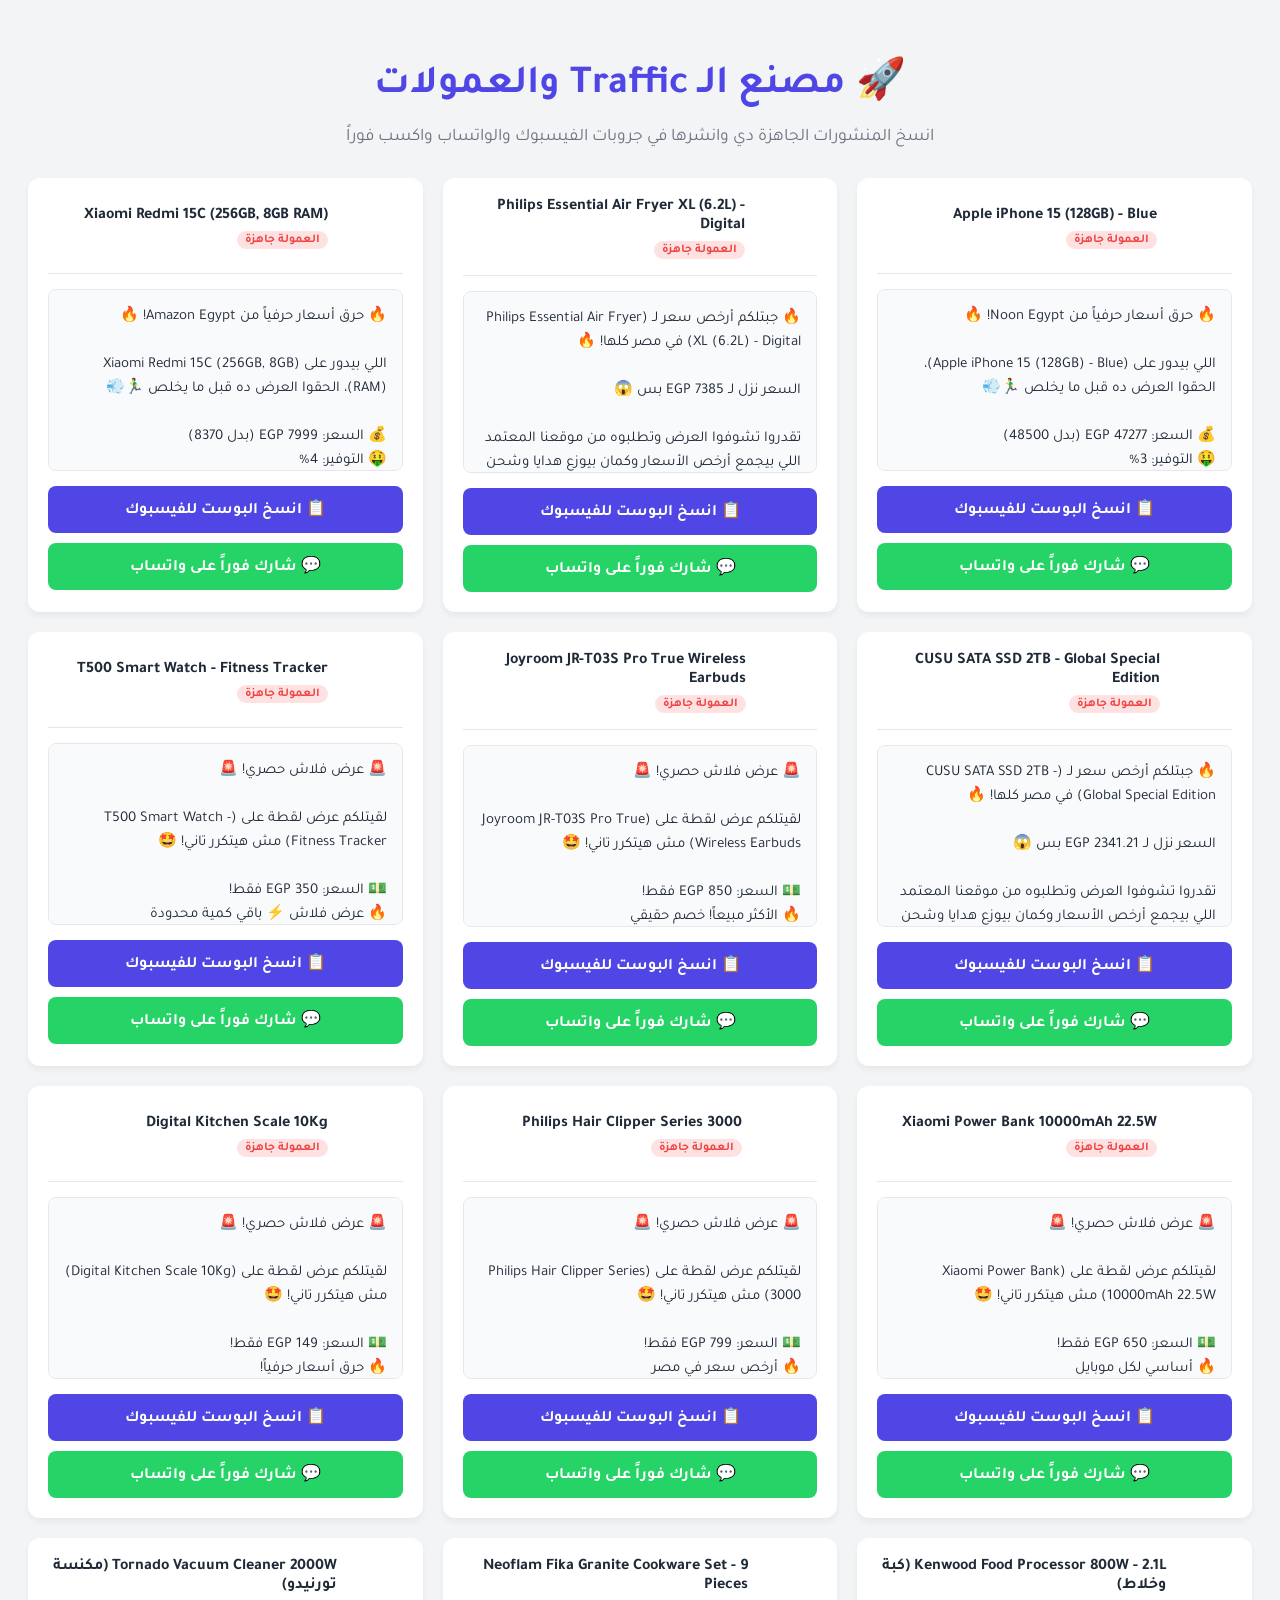
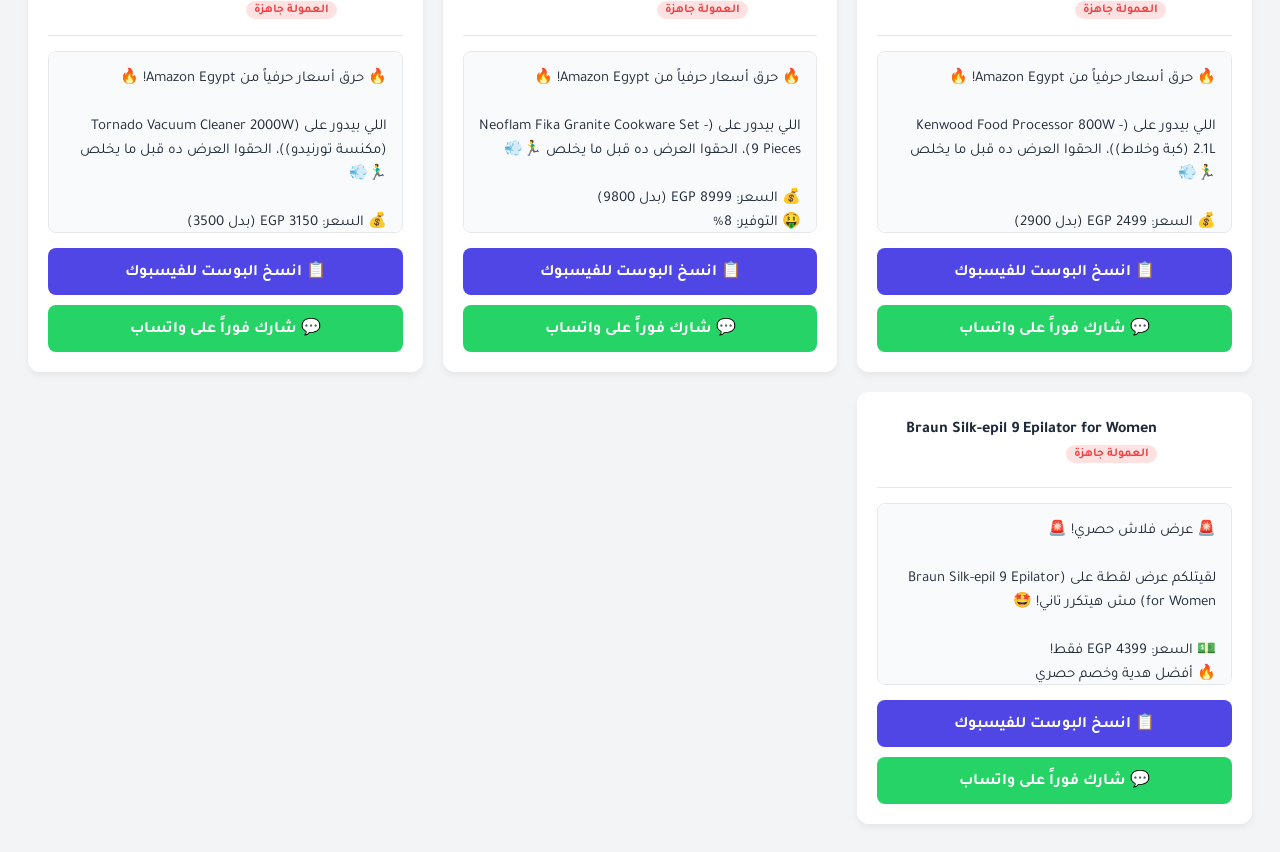
==== marketing.html @ 12d7551e "≡ƒÜÇ Fresh Start: Monetization & Viral Features" ====
<!DOCTYPE html>
<html lang="ar" dir="rtl">
<head>
    <meta charset="UTF-8">
    <meta name="viewport" content="width=device-width, initial-scale=1.0">
    <title>DealZone Marketing Admin (اللوحة السرية)</title>
    <link href="https://fonts.googleapis.com/css2?family=Tajawal:wght@400;700;800&display=swap" rel="stylesheet">
    <style>
        :root { --primary: #4F46E5; --bg: #f3f4f6; --card: #ffffff; --text: #1f2937; }
        body { font-family: 'Tajawal', sans-serif; background: var(--bg); color: var(--text); padding: 20px; }
        .header { text-align: center; margin-bottom: 30px; }
        .header h1 { color: var(--primary); font-size: 2.5rem; margin-bottom: 5px; }
        .header p { color: #6b7280; font-size: 1.1rem; }
        .grid { display: grid; grid-template-columns: repeat(auto-fit, minmax(350px, 1fr)); gap: 20px; }
        .card { background: var(--card); border-radius: 12px; padding: 20px; box-shadow: 0 4px 6px rgba(0,0,0,0.05); }
        .product-info { display: flex; align-items: center; gap: 15px; margin-bottom: 15px; border-bottom: 1px solid #e5e7eb; padding-bottom: 15px; }
        .product-img { width: 60px; height: 60px; border-radius: 8px; object-fit: cover; }
        .post-box { background: #f9fafb; border: 1px solid #e5e7eb; border-radius: 8px; padding: 15px; font-size: 15px; line-height: 1.6; white-space: pre-wrap; margin-bottom: 15px; height: 150px; overflow-y: auto; }
        .btn { width: 100%; padding: 12px; background: var(--primary); color: white; border: none; border-radius: 8px; font-family: 'Tajawal'; font-weight: bold; font-size: 16px; cursor: pointer; transition: 0.2s; display: flex; justify-content: center; align-items: center; gap: 8px; }
        .btn:hover { background: #4338ca; }
        .btn.copied { background: #10b981; }
        .whatsapp-btn { background: #25D366; margin-top: 10px; }
        .whatsapp-btn:hover { background: #1da851; }
    </style>
</head>
<body>
    <div class="header">
        <h1>🚀 مصنع الـ Traffic والعمولات</h1>
        <p>انسخ المنشورات الجاهزة دي وانشرها في جروبات الفيسبوك والواتساب واكسب فوراً</p>
    </div>

    <div class="grid" id="marketing-grid">
        <!-- Generated by JS -->
    </div>

    <script src="database_v3.js"></script>
    <script>
        function generatePostText(deal) {
            const savings = deal.competitorPrice - deal.newPrice;
            const discountPercent = Math.round((savings / deal.competitorPrice) * 100);
            
            const siteUrl = "https://ashrafzaki751-hue.github.io/DealZone/";
            
            const templates = [
                `🔥 حرق أسعار حرفياً من ${deal.store}! 🔥\n\nاللي بيدور على (${deal.title})، الحقوا العرض ده قبل ما يخلص 🏃‍♂️💨\n\n💰 السعر: ${deal.newPrice} ${deal.currency} (بدل ${deal.competitorPrice})\n🤑 التوفير: ${discountPercent}%\n\n🎁 (مفاجأة: أول ما تدخل الموقع هتلاقي عروض شحن رصيد مجانية بمناسبة الافتتاح 📱✨)\n\n👇 رابط الشراء المباشر (اضغط هنا):\n\n ${deal.link} \n\n#عروض #خصومات #شحن_رصيد #${deal.category}`,
                
                `🚨 عرض فلاش حصري! 🚨\n\nلقيتلكم عرض لقطة على (${deal.title}) مش هيتكرر تاني! 🤩\n\n💵 السعر: ${deal.newPrice} ${deal.currency} فقط!\n🔥 ${deal.savingNote}\n\n📱 وكمان في عروض وكروت شحن رصيد مجانية موجودة جوه الموقع للزوار الجداد!\n\n🛒 رابط العرض المباشر:\n\n ${deal.link} \n\n#توفير #تسوق_أونلاين #كروت_شحن`,

                `🔥 جبتلكم أرخص سعر لـ (${deal.title}) في مصر كلها! 🔥\n\nالسعر نزل لـ ${deal.newPrice} ${deal.currency} بس 😱\n\nتقدروا تشوفوا العرض وتطلبوه من موقعنا المعتمد اللي بيجمع أرخص الأسعار وكمان بيوزع هدايا وشحن رصيد للموبايل:\n\n ${siteUrl} \n\nادخلوا الموقع وابحثوا عن اسم المنتج أو جربوا المستشار الذكي 🤖✨`
            ];
            
            return templates[Math.floor(Math.random() * templates.length)];
        }

        function copyToClipboard(text, btnElement) {
            navigator.clipboard.writeText(text).then(() => {
                const originalText = btnElement.innerHTML;
                btnElement.innerHTML = "✅ تم النسخ بنجاح! انشره الآن";
                btnElement.classList.add('copied');
                setTimeout(() => {
                    btnElement.innerHTML = originalText;
                    btnElement.classList.remove('copied');
                }, 3000);
            });
        }

        function renderMarketingDashboard() {
            const grid = document.getElementById('marketing-grid');
            // Show only the authentic deals for marketing
            const dealsToPromote = realDeals; 
            
            dealsToPromote.forEach(deal => {
                const postText = generatePostText(deal);
                const encodedText = encodeURIComponent(postText);
                
                const card = document.createElement('div');
                card.className = 'card';
                card.innerHTML = `
                    <div class="product-info">
                        <img src="${deal.image}" class="product-img" onerror="this.src='https://images.unsplash.com/photo-1607082348824-0a96f2a4b9da?w=100'">
                        <div>
                            <h3 style="margin: 0 0 5px 0; font-size: 16px;">${deal.title}</h3>
                            <span style="background: #fee2e2; color: #ef4444; padding: 3px 8px; border-radius: 20px; font-size: 12px; font-weight: bold;">العمولة جاهزة</span>
                        </div>
                    </div>
                    <div class="post-box" id="post-${deal.id}">${postText}</div>
                    <button class="btn" onclick="copyToClipboard(document.getElementById('post-${deal.id}').innerText, this)">📋 انسخ البوست للفيسبوك</button>
                    <a href="https://api.whatsapp.com/send?text=${encodedText}" target="_blank" style="text-decoration: none;">
                        <button class="btn whatsapp-btn">💬 شارك فوراً على واتساب</button>
                    </a>
                `;
                grid.appendChild(card);
            });
        }

        window.onload = renderMarketingDashboard;
    </script>
</body>
</html>
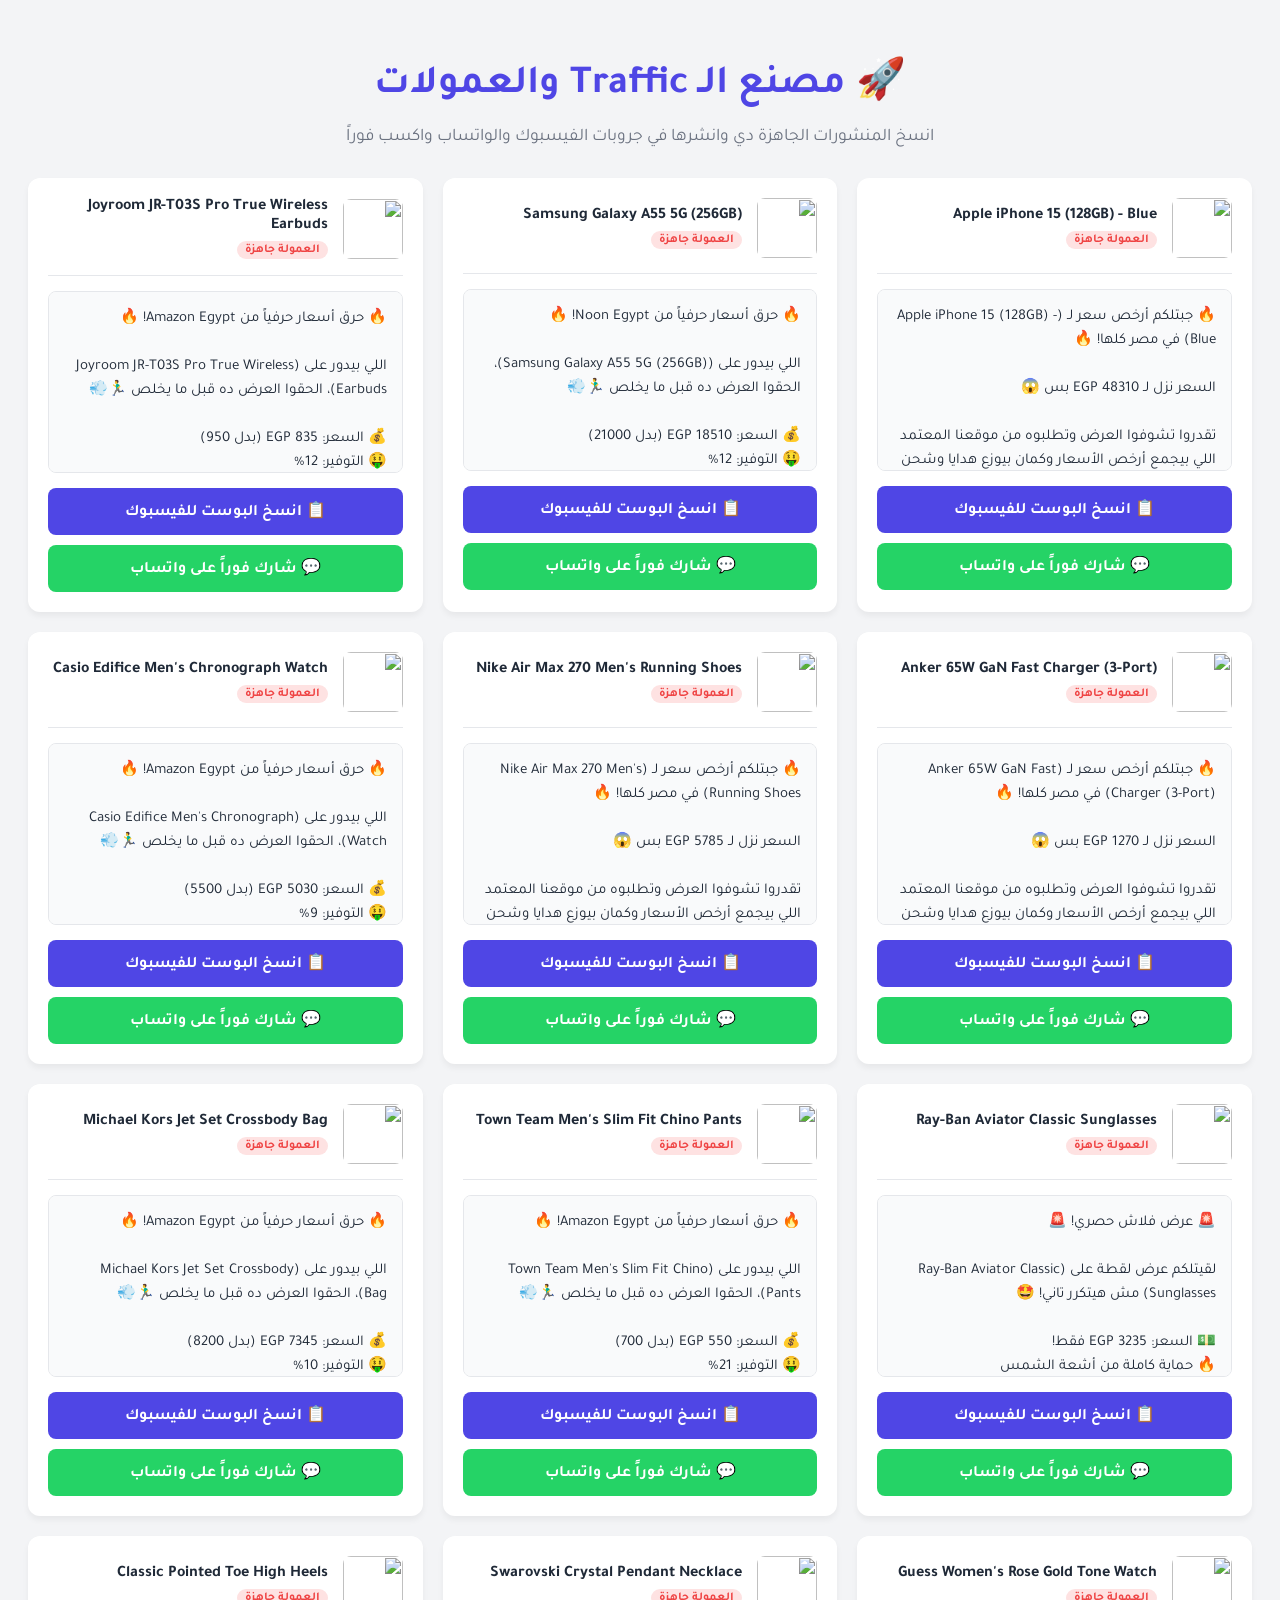
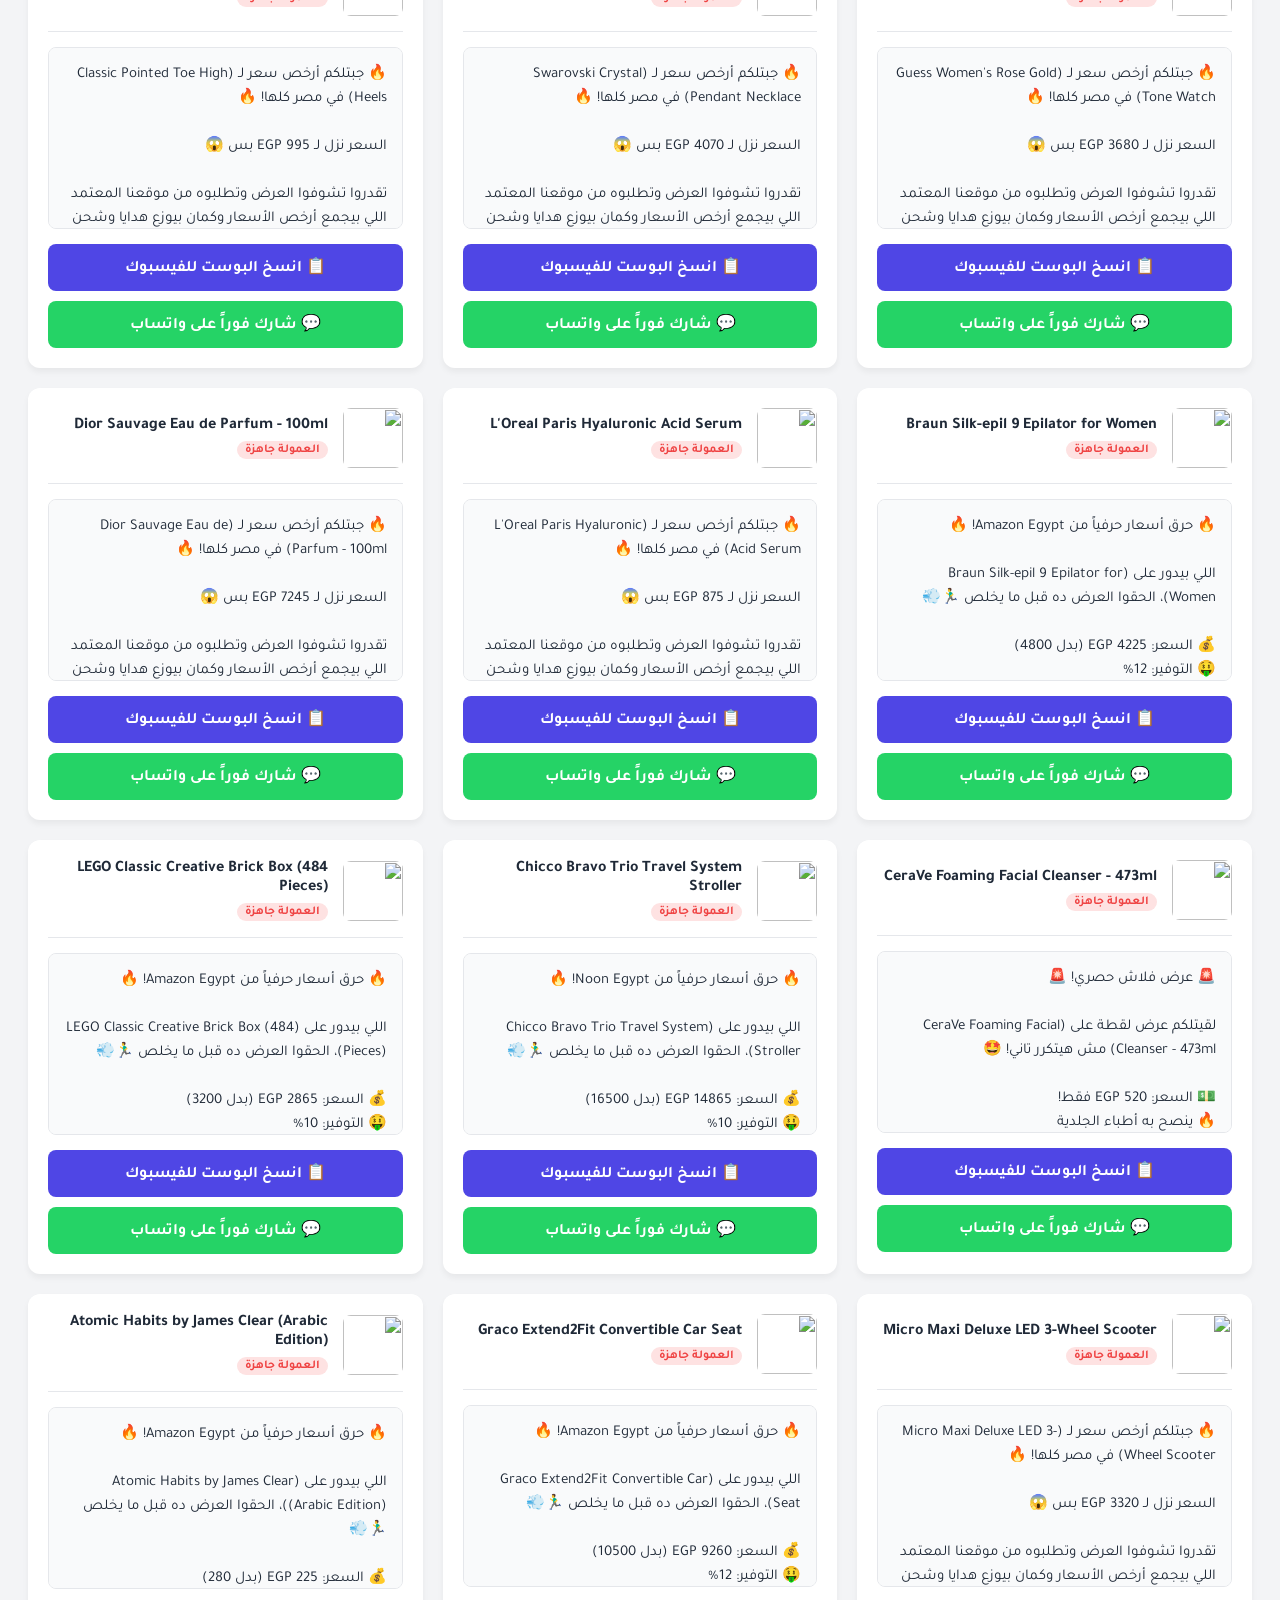
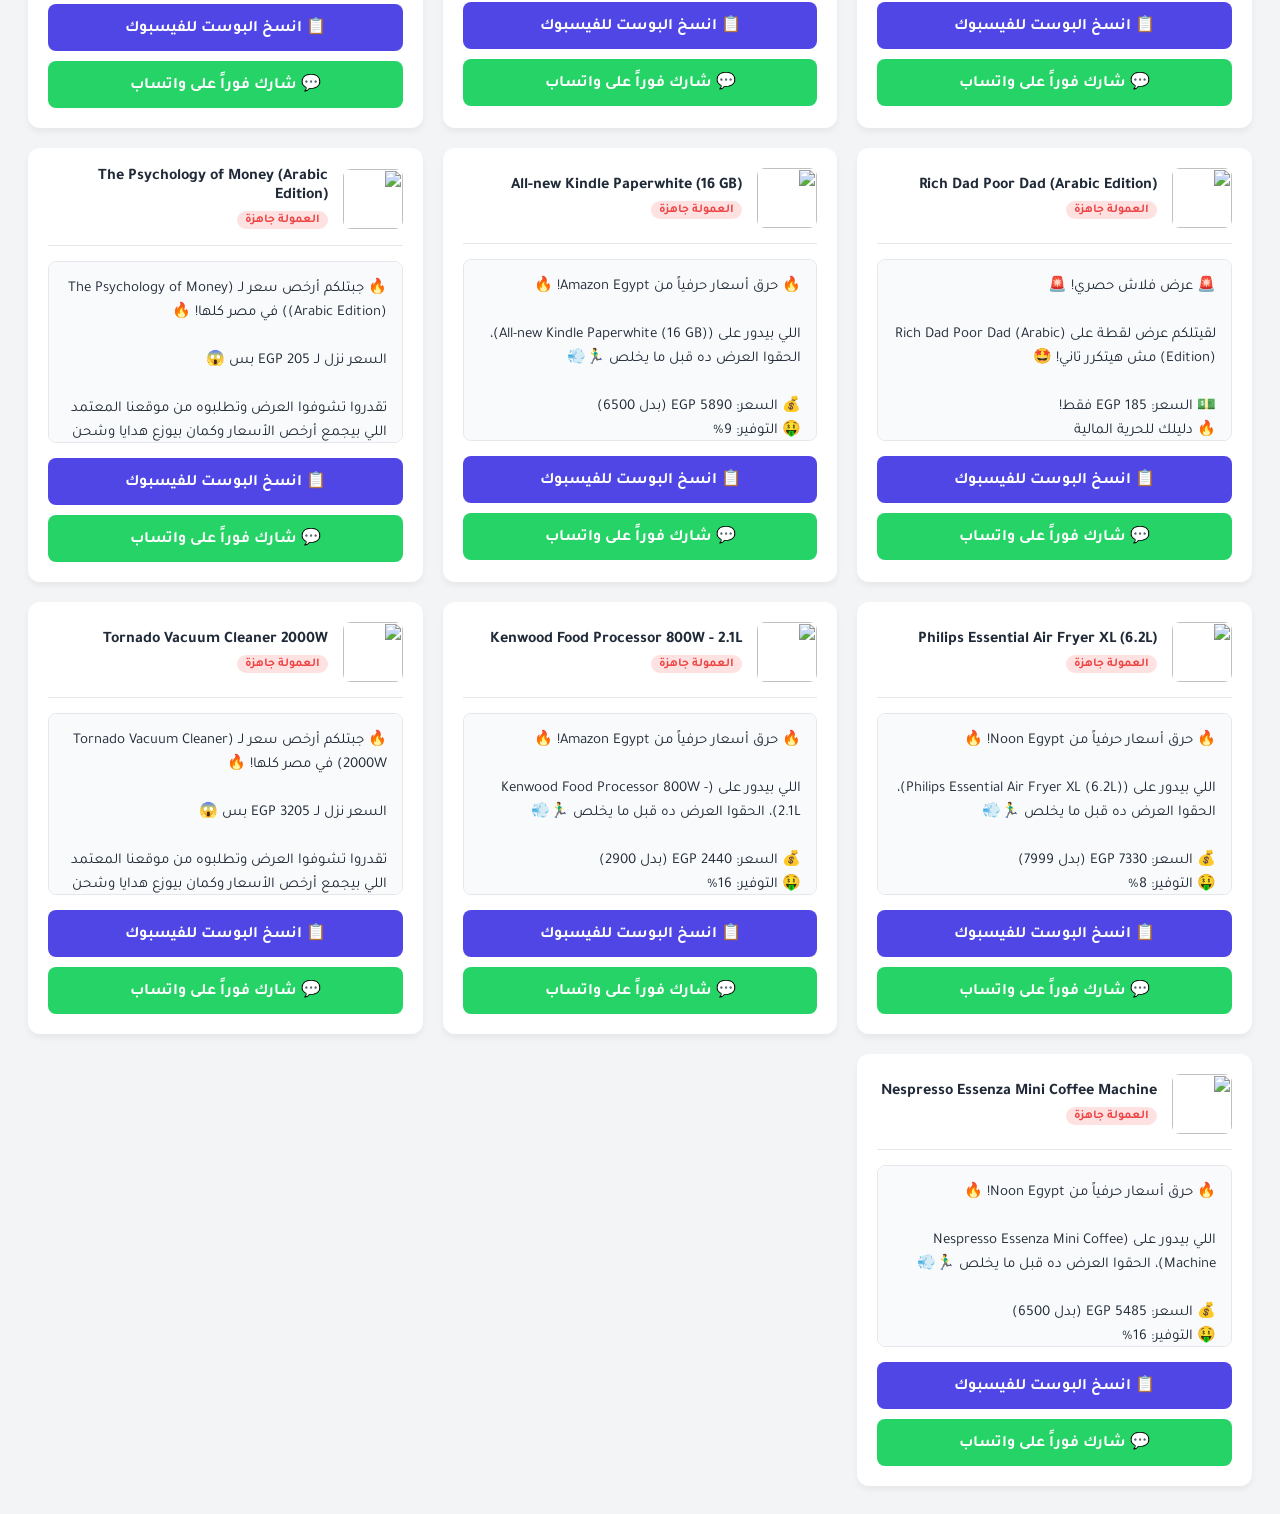
==== commit 436b7b9f: "🤖 Auto-Bot: Fixed blank page ReferenceError in marketing dashboard" ====
--- a/marketing.html
+++ b/marketing.html
@@ -66,8 +66,7 @@
 
         function renderMarketingDashboard() {
             const grid = document.getElementById('marketing-grid');
-            // Show only the authentic deals for marketing
-            const dealsToPromote = realDeals; 
+            const dealsToPromote = window.DB ? window.DB.getDeals() : []; 
             
             dealsToPromote.forEach(deal => {
                 const postText = generatePostText(deal);
